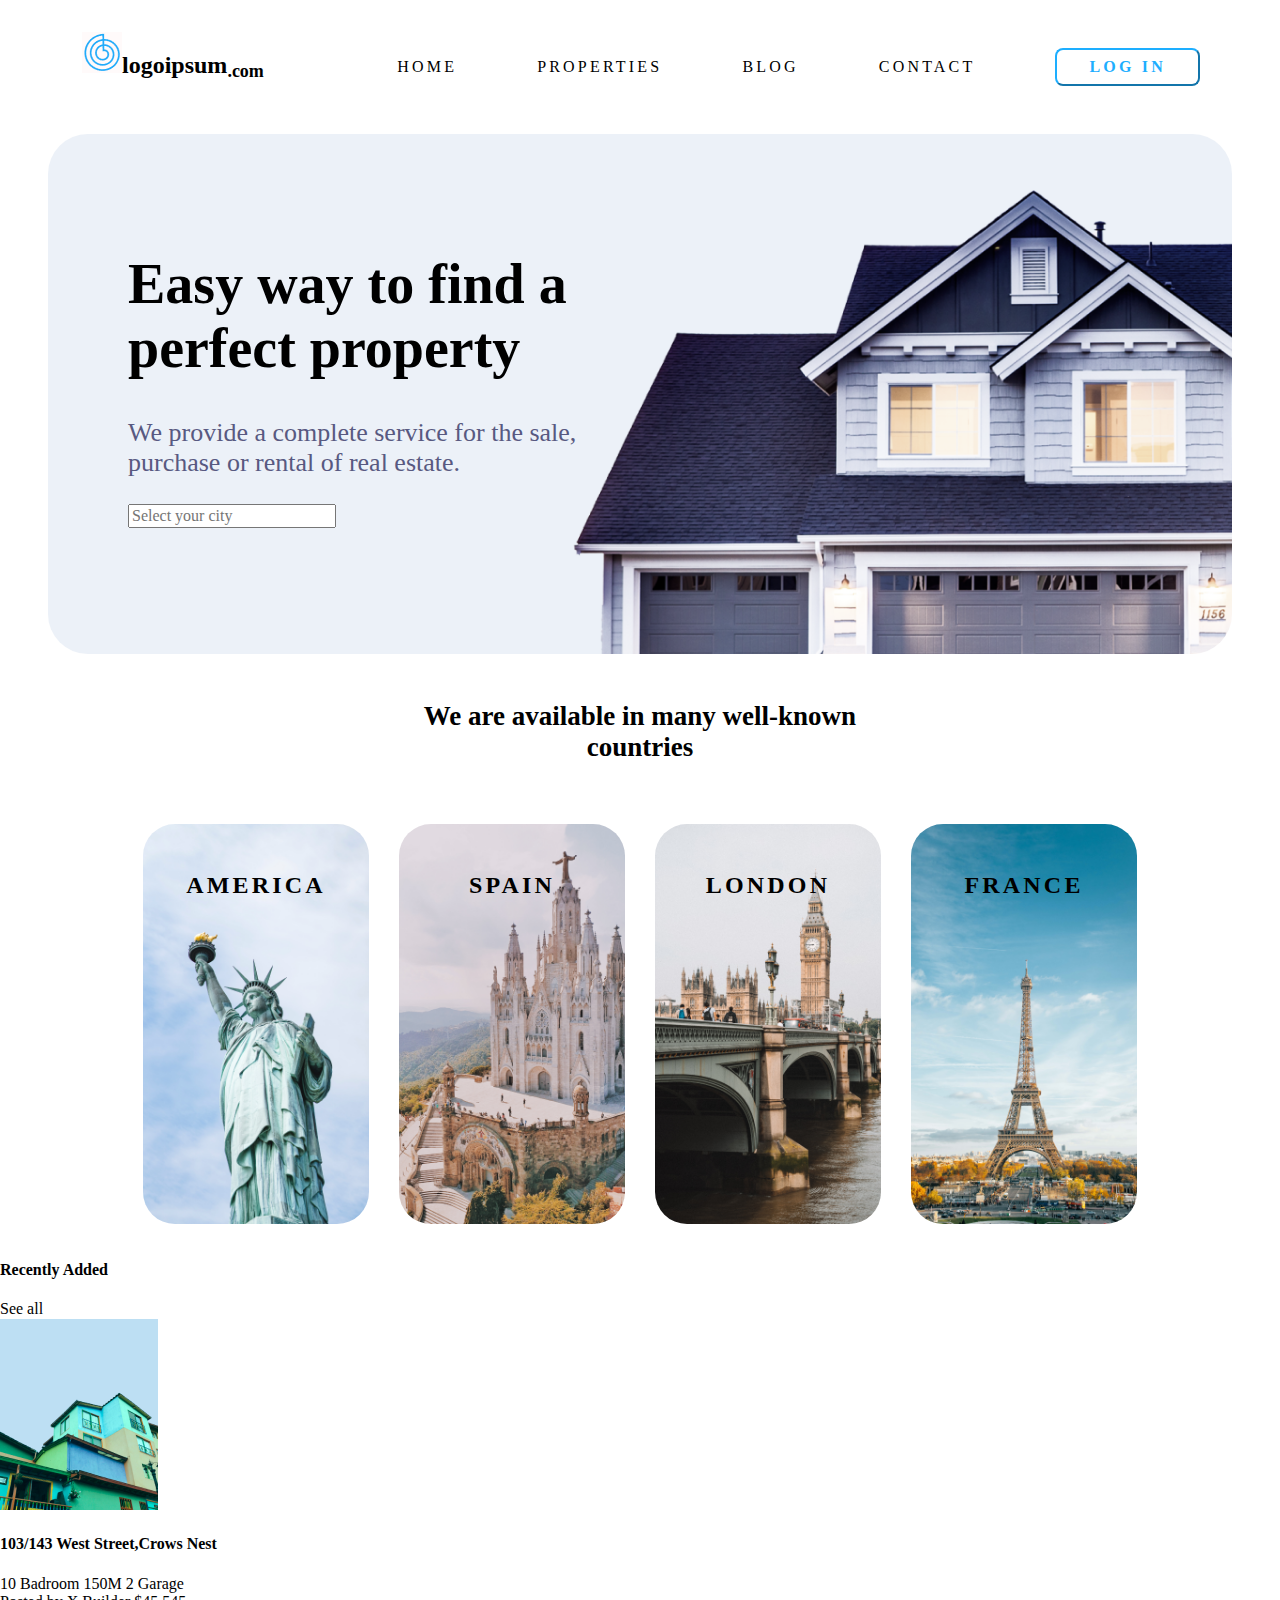
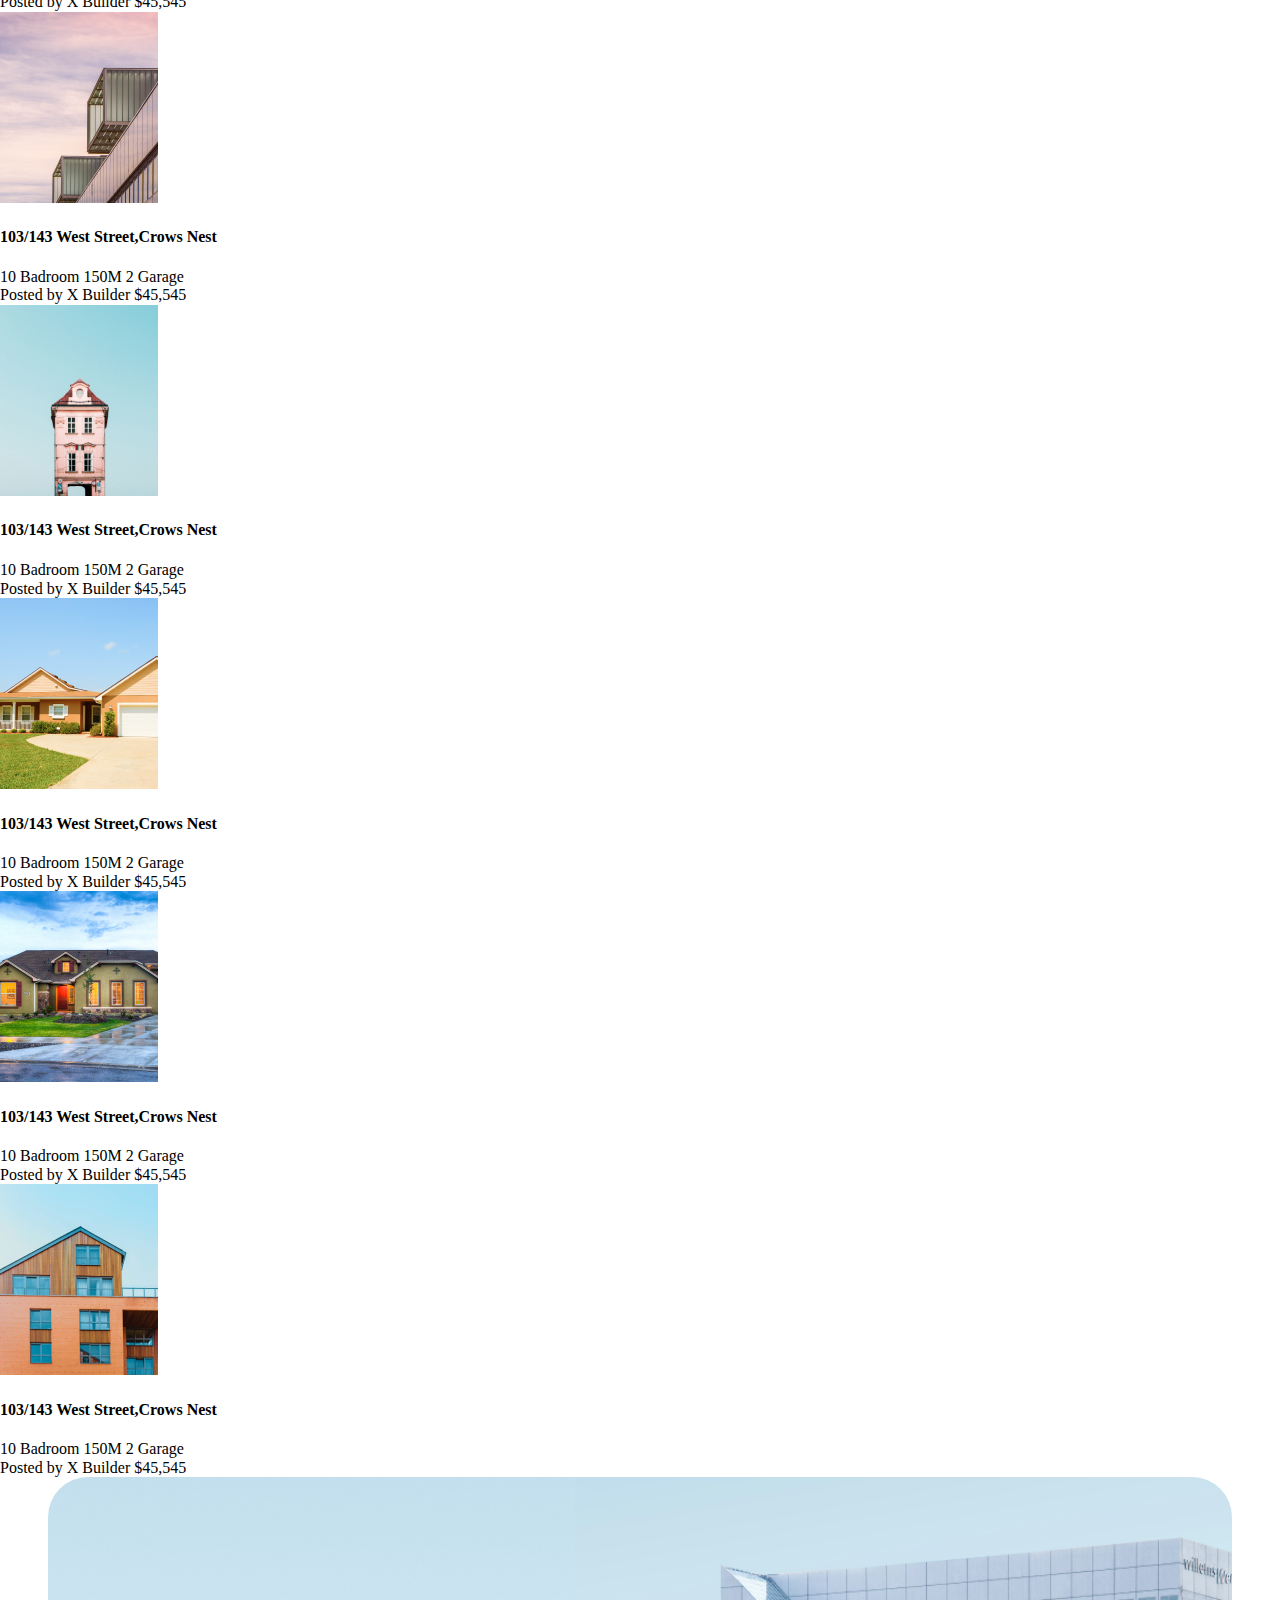
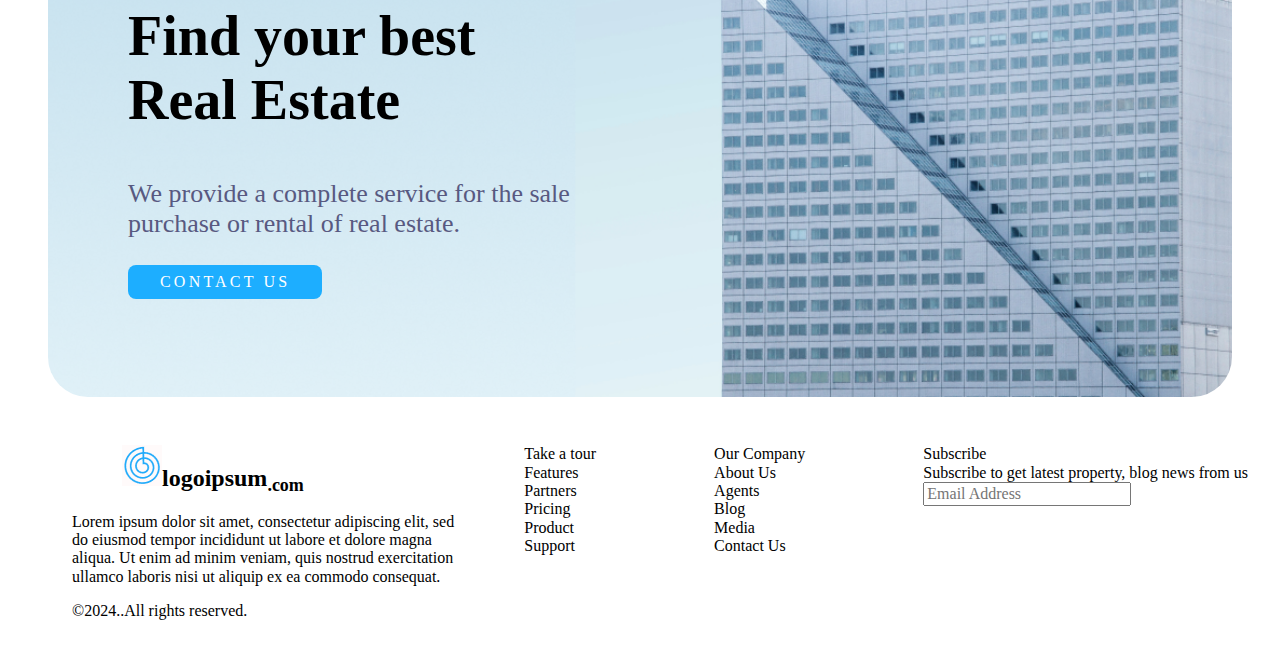
==== index.html @ f62ef1eb "modifier" ====
<!Doctype html>
<html lang="en">

    <head>
        <!-- meta data -->
        <meta charset="utf-8">
        <meta name="viewport" content="width=device-width, initial-scale=1">

        <title>Home</title>

        <!--style.css-->
        <link rel="stylesheet" href="../css/style.css">

        <!--normalize css-->
		<link rel="stylesheet" href="../css/normalize.css">

	
    </head>
    <body>

        <header >
            <nav class="navbar-logo">
                <div class="logo">
                    <a href="index.html"><img src="../image/logoipsum.png" alt="logoipsum" class="logo-img"></a>
                    <a href="index.html"><h2>logoipsum<sub>.com</sub></h2></a>
                </div>
                <div >
                    <ul class="navbar">
                        <li class="list-item-1"><a href="index.html" target="_self" rel="noopener noreferrer">HOME</a></li>
                        <li class="list-item-2"><a href="pages/properties.html" target="_self" rel="noopener noreferrer">PROPERTIES</a></li>
                        <li class="list-item-3"><a href="pages/blog.html" target="_self" rel="noopener noreferrer">BLOG</a></li>
                        <li class="list-item-4"><a href="pages/contact.html" target="_self" rel="noopener noreferrer">CONTACT</a></li>
                        <li class="list-item-5"><a href="pages/login.html" target="_self" rel="noopener noreferrer" ><button class="nav-button">LOG IN</button></a></li>
                    </ul>
               </div>
            </nav>
                    
        </header>
       

        <section class="section1">
            
            <div class="hero-title">
                <h1>Easy way to find a <br> perfect property</h1>
                <p>We provide a complete service for the sale,<br> purchase or rental of real estate.</p>
                <div class="hero-search">

                    <input type="text" placeholder="Select your city">

                </div>
            </div>
            
           
        </section>
        <section class="section2">
           
                <div class="title-section2">
                    <h2>We are available in many well-known countries</h2>
                </div>
            <div class="ville">
                <div class="img-ville-1">
                    <h4 class="ville-1">America</h4>
                    
                </div>

                <div class="img-ville-2">
                    <h4 class="ville-2">Spain</h4>
                    
                </div>

                <div class="img-ville-3">
                    <h4 class="ville-3">London</h4>
                   
                </div>

                <div class="img-ville-4">
                    <h4 class="ville-4">France</h4>
                     
                </div>
            </div>

        </section>
        <section class="section3">
            <div class="propriete-section">

                <div class="title-propriete-selection">
                    <h4>Recently Added</h4>
                    <a href="" target="" rel="noopener noreferrer">See all</a>

                </div>

                <div class="propriete">
                    <div class="propriete-1">
                        <img src="/image/section3.1.png" alt="propriete-1">
                        <h4 class="propertie-title">
                            103/143 West Street,Crows Nest
                        </h4>
                        <div class="propriete-description">
                            <label  class="description-1">10 Badroom</label>
                            <label  class="description-2">150M</label>
                            <label  class="description-3">2 Garage</label>
                        </div>
                        <div class="propriete-identitie">
                            <label class="identitie-1">Posted by X Builder</label>
                            <label class="identitie-2">$45,545</label>
                        </div>
                    </div>
                    <div class="propriete-2">
                        <img src="/image/section3.png" alt="propriete-1">
                        <h4 class="propertie-title">
                            103/143 West Street,Crows Nest
                        </h4>
                        <div class="propriete-description">
                            <label  class="description-1">10 Badroom</label>
                            <label  class="description-2">150M</label>
                            <label  class="description-3">2 Garage</label>
                        </div>
                        <div class="propriete-identitie">
                            <label class="identitie-1">Posted by X Builder</label>
                            <label class="identitie-2">$45,545</label>
                        </div>
                    </div>
                    <div class="propriete-3">
                        <img src="/image/section3.3.png" alt="propriete-1">
                        <h4 class="propertie-title">
                            103/143 West Street,Crows Nest
                        </h4>
                        <div class="propriete-description">
                            <label  class="description-1">10 Badroom</label>
                            <label  class="description-2">150M</label>
                            <label  class="description-3">2 Garage</label>
                        </div>
                        <div class="propriete-identitie">
                            <label class="identitie-1">Posted by X Builder</label>
                            <label class="identitie-2">$45,545</label>
                        </div>
                    </div>
                    <div class="propriete-4">
                        <img src="/image/section3.2.png" alt="propriete-1">
                        <h4 class="propertie-title">
                            103/143 West Street,Crows Nest
                        </h4>
                        <div class="propriete-description">
                            <label  class="description-1">10 Badroom</label>
                            <label  class="description-2">150M</label>
                            <label  class="description-3">2 Garage</label>
                        </div>
                        <div class="propriete-identitie">
                            <label class="identitie-1">Posted by X Builder</label>
                            <label class="identitie-2">$45,545</label>
                        </div>
                    </div>
                    <div class="propriete-5">
                        <img src="/image/section3.4.png" alt="propriete-1">
                        <h4 class="propertie-title">
                            103/143 West Street,Crows Nest
                        </h4>
                        <div class="propriete-description">
                            <label  class="description-1">10 Badroom</label>
                            <label  class="description-2">150M</label>
                            <label  class="description-3">2 Garage</label>
                        </div>
                        <div class="propriete-identitie">
                            <label class="identitie-1">Posted by X Builder</label>
                            <label class="identitie-2">$45,545</label>
                        </div>
                    </div>
                    <div class="propriete-6">
                        <img src="/image/section3.5.png" alt="propriete-1">
                        <h4 class="propertie-title">
                            103/143 West Street,Crows Nest
                        </h4>
                        <div class="propriete-description">
                            <label  class="description-1">10 Badroom</label>
                            <label  class="description-2">150M</label>
                            <label  class="description-3">2 Garage</label>
                        </div>
                        <div class="propriete-identitie">
                            <label class="identitie-1">Posted by X Builder</label>
                            <label class="identitie-2">$45,545</label>
                        </div>
                    </div>
                </div>
            </div>

        </section>
        
        <section class="section4">
            <div class="contact-us-section-title">
                <h2>Find your best <br> Real Estate</h2>
                <p>We provide a complete service for the sale <br> purchase or rental of real estate.</p>
            
                <div class="contact-us-section-subtitle">

                    <input type="submit" value="CONTACT US" class="contact-us-section-button">

                </div>
            
            </div>
        </section>


        <footer   class="fouter">

            <div class="fouter-content">
                <ul class="list-1">
                    <li class="list-items-1">
                        <div class="logo">
                            <a href="index.html"><img src="../image/logoipsum.png" alt="logoipsum" class="logo-img"></a>
                            <a href="index.html"><h2>logoipsum<sub>.com</sub></h2></a>
                        </div>
                    </li>
                    <li class="list-items-2">
                        Lorem ipsum dolor sit amet, consectetur adipiscing elit, sed <br> do eiusmod tempor incididunt ut labore et dolore magna <br> aliqua. Ut enim ad minim veniam, quis nostrud exercitation <br>ullamco laboris nisi ut aliquip ex ea commodo consequat.
                    </li>
                    <li class="list-items-3">
                        <a href="#" aria-label="facebook"><i class="facebook"></i></a>	
                        <a href="#" aria-label="twitter"><i class="twitter"></i></a>
                        <a href="#" aria-label="instagram"><i class="instagram"></i></a>
                        <a href="#" aria-label="linkedin"><i class="linkedin"></i></a>
                    </li>
                    <li class="list-items-4">
                        <p>&copy;2024..All rights reserved.</p>
                    </li>
                </ul>
            </div>
            <div class="fouter-content">
                <ul class="list-2">
                    <li class="list-items-1">Take a tour</li>
                    <li class="list-items-2">Features</li>
                    <li class="list-items-3">Partners</li>
                    <li class="list-items-4">Pricing</li>
                    <li class="list-items-5">Product</li>
                    <li class="list-items-6">Support</li>
                </ul>
            </div>
            <div class="fouter-content">
                <ul class="list-3">
                    <li class="list-items-1">Our Company</li>
                    <li class="list-items-2">About Us</li>
                    <li class="list-items-3">Agents</li>
                    <li class="list-items-4">Blog</li>
                    <li class="list-items-5">Media</li>
                    <li class="list-items-6">Contact Us</li>
                </ul>
            </div>
            <div class="fouter-content">
                <ul class="list-4">
                    <li class="list-items-1">Subscribe</li>
                    <li class="list-items-2">Subscribe to get latest property, blog news from us</li>
                    <li class="list-items-3"><input type="email" placeholder="Email Address"></li>
                </ul>
            </div>
            

        </footer>
    </body>

</html>
---- css/style.css ----
body{
    font-family: lufga;

}
a {
    color: black;
    text-decoration:none;
  }
.navbar-logo{

    display: flex;
    padding: 2rem;
    justify-content: space-between;
   

}
.navbar{
    display: flex;
    justify-content: space-between;
    list-style-type: none;
    margin-right: 3rem;
    gap: 5rem;
    align-items: center;
    font-family: lufga semibold;
    letter-spacing:0.2rem;
    
   
}
.logo{
    display: flex;
    margin-left: 3rem;
}

.nav-button{
    
    background-color:white;
    border-color:  rgb(29, 174, 255);
    color: rgb(29, 174, 255);
    padding-inline: 2rem;
    padding-block: 0.5rem;
    text-align: center;
    text-decoration: none;
    /* display: inline-block; */
    cursor: pointer;
    border-radius: 0.5rem;
    font-weight: bold;
    letter-spacing:0.2rem;

}
.section1{
    display: flex;
    justify-content: center;
    align-items: center;

}
.hero-title{
    background-image: url("../image/hero.png");
    background-position: center;
    background-size: cover;
    padding: 5rem ;
    
    border-radius: 2.5rem;
    width: 80%;
    height: 40vh;
     
    font-family: lufga;

}
.hero-title > h1{

    font-size: 56px;
}
.hero-title > p{

    font-size: 26px;
    color:rgb(88, 89, 129);
}



.title-section2{

   text-align: center;
   font-family: lufga;
   font-size:large;
   margin: auto;
   width: 30rem;
   padding: 1.5rem;
}
.img-ville-1{
    background-image: url("../image/section2.3.png");
    background-position: center;
    background-size:cover;
    background-repeat: no-repeat;
  
    border-radius: 2rem;
    width: 18rem;
    height: 25rem;
    text-align: center;
    
    margin: 15px;
  
}
.ville-1{
    
    font-family: lufga;
    text-transform: uppercase;
    top: 0.1rem;
    left: 1.5rem;
    padding: 1rem;
    letter-spacing:0.2rem;
    text-align: center;
    font-size: x-large;
   
}
.img-ville-2{
    background-image: url("../image/section2.2.png");
    background-position: center;
    background-size:cover;
    background-repeat: no-repeat;
    
    border-radius: 2rem;
    width: 18rem;
    height: 25rem;
    text-align: center;
    
    margin: 15px;
  
}
.ville-2{
    
    font-family: lufga;
    text-transform: uppercase;
    top: 0.1rem;
    left: 1.5rem;
    padding: 1rem;
    letter-spacing:0.2rem;
    text-align: center;
    font-size: x-large;

}
.img-ville-3{
    background-image: url("../image/section2.1.png");
    background-position: center;
    background-size:cover;
    background-repeat: no-repeat;
    
    border-radius: 2rem;
    width: 18rem;
    height: 25rem;
    text-align: center;
   
    margin: 15px;
    
  
}
.ville-3{
   
    font-family: lufga;
    text-transform: uppercase;
    top: 0.1rem;
    left: 1.5rem;
    padding: 1rem;
    letter-spacing:0.2rem;
    text-align: center;
    font-size: x-large;

}
.img-ville-4{
    background-image: url("../image/section2.png");
    background-position: center;
    background-size:cover;
    background-repeat: no-repeat;
    
    border-radius: 2rem;
    width: 18rem;
    height: 25rem;
    text-align: center;
    
    margin: 15px;
    

  
}
.ville-4{
    
    font-family: lufga;
    text-transform: uppercase;
    top: 0.1rem;
     left: 1.5rem; 
    padding: 1rem;
    letter-spacing:0.2rem;
    text-align: center;
    font-size: x-large;

}
.ville{
    display: flex;
    margin: auto;
    width: 80%;
    
   
    
    
}
.section4{
    
    display: flex;
    justify-content: center;
    align-items: center;
    
}
.contact-us-section-title{
background-image: url("../image/footer.png");
    background-position: center;
    background-size: cover;
    padding: 5rem;
    border-radius: 2.5rem;
    width: 80%;
    height: 40vh;
    font-family: lufga;
}
.contact-us-section-title > h2{

    font-size: 56px;
}
.contact-us-section-title > p{

    font-size: 26px;
    color: rgb(88, 89, 129);
}
.contact-us-section-button{

    background-color:rgb(29, 174, 255);
    border:none;
    color: white;
    padding-inline: 2rem;
    padding-block: 0.5rem;
    text-align: left;
    text-decoration: none;
    /* display: inline-block; */
    cursor: pointer;
    border-radius: 0.5rem;
    
    letter-spacing:0.2rem;
}

.fouter{

    display: flex;
    padding: 2rem;
    justify-content: space-between;
}

.fouter-content .list-1{

    list-style-type: none;
    
}
.fouter-content .list-2{

    list-style-type: none;
    
}
.fouter-content .list-3{

    list-style-type: none;
    
}
.fouter-content .list-4{

    list-style-type: none;
   
}
.fouter-content .list-items-1{

    display: flex;
    justify-content: space-between;
    margin-right: 3rem;
    gap: 5rem;
    align-items: center;
     font-family: lufga semibold;
}
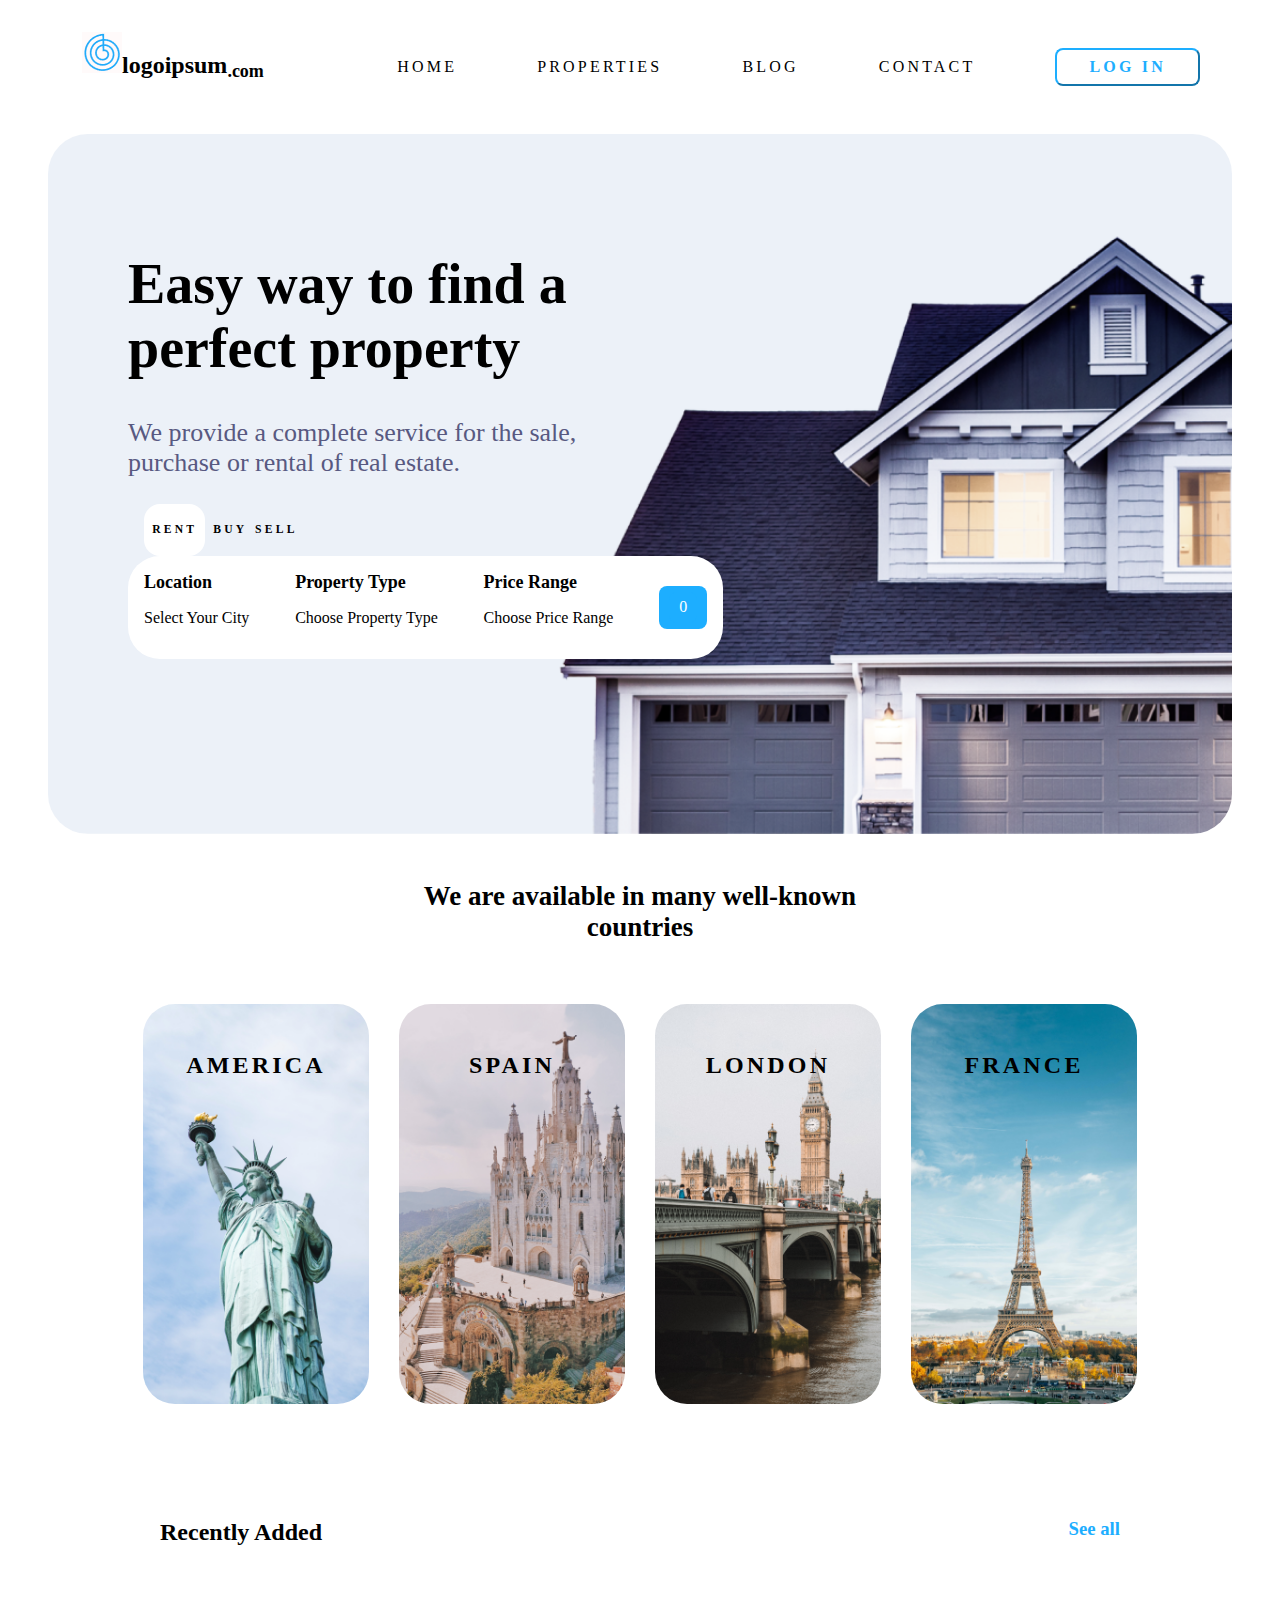
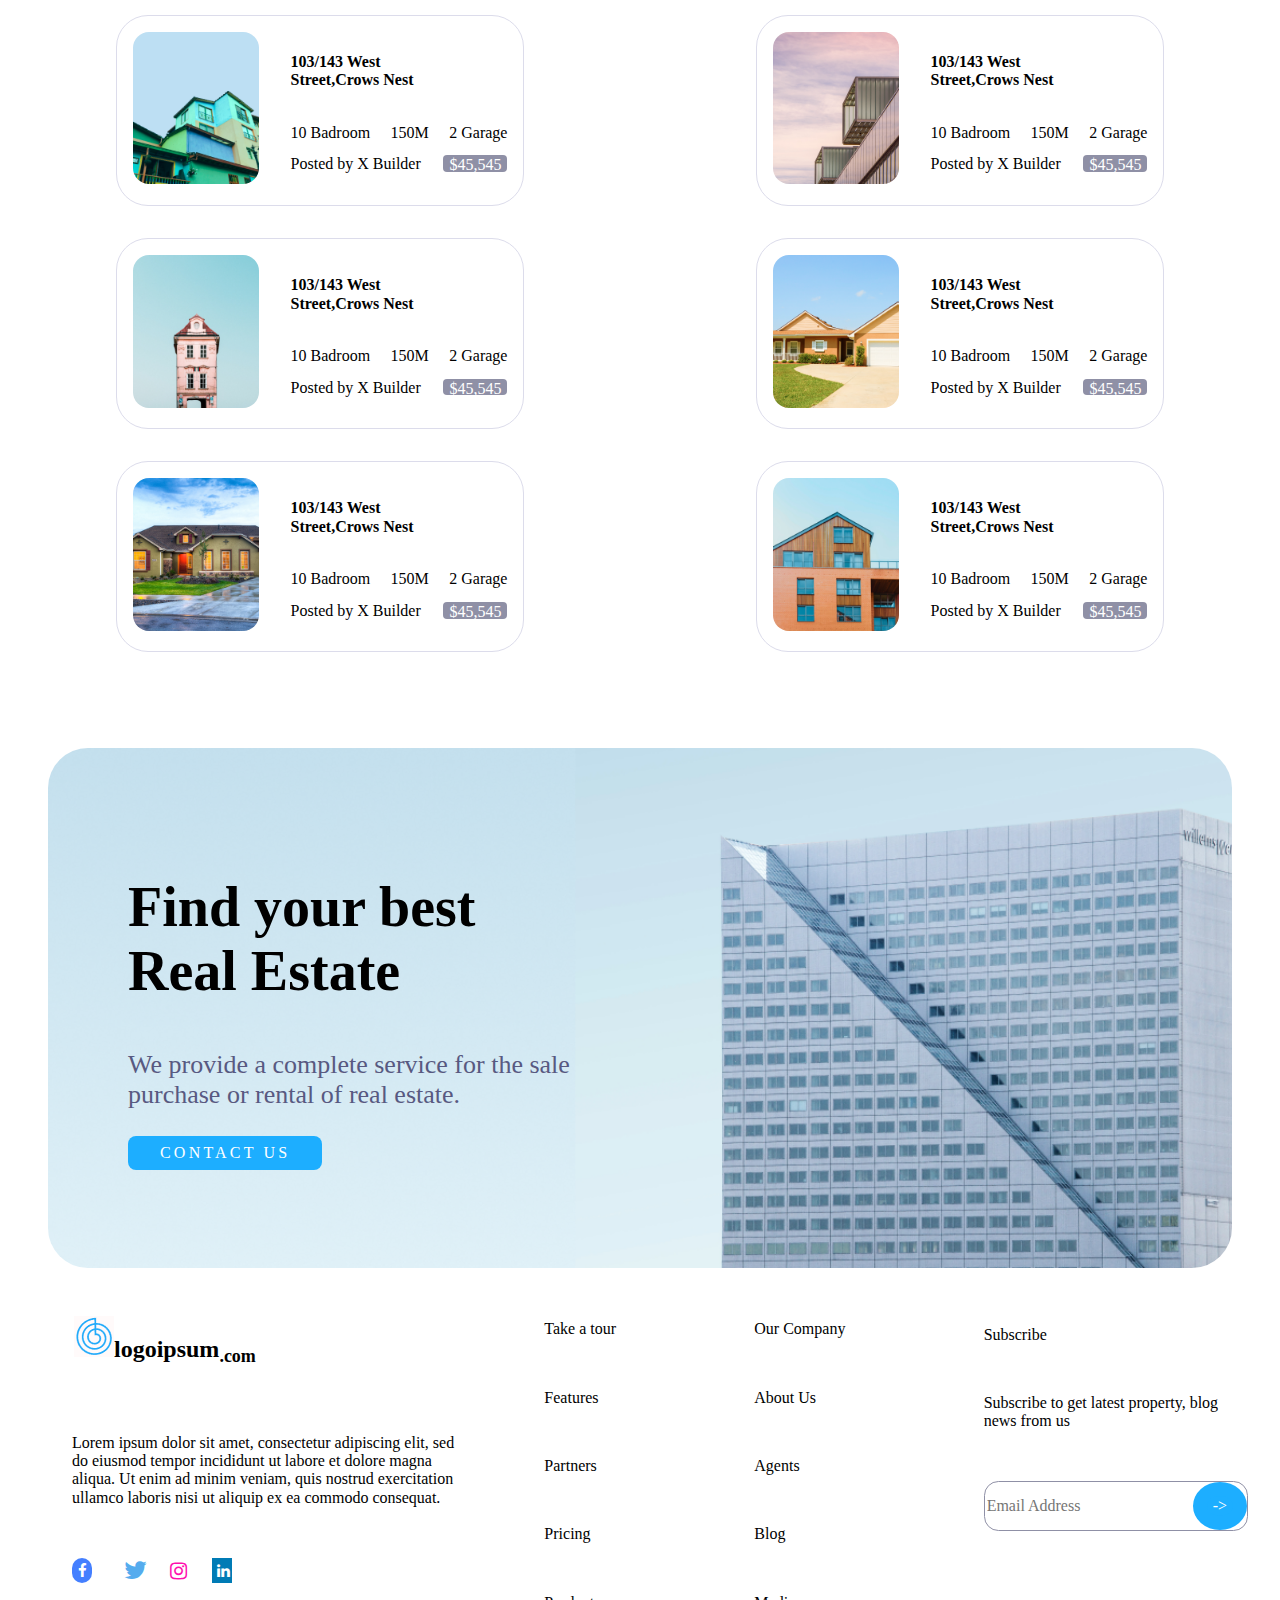
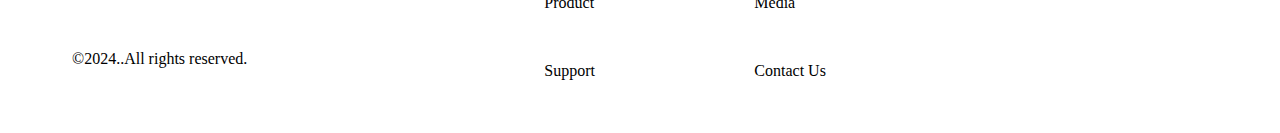
==== commit c14cccb2: "modifier" ====
--- a/index.html
+++ b/index.html
@@ -4,7 +4,7 @@
     <head>
         <!-- meta data -->
         <meta charset="utf-8">
-        <meta name="viewport" content="width=device-width, initial-scale=1">
+        <meta name="viewport" content="width=device-width, initial-scale=1"><link rel="stylesheet" href="https://cdnjs.cloudflare.com/ajax/libs/font-awesome/4.7.0/css/font-awesome.min.css">
 
         <title>Home</title>
 
@@ -44,9 +44,36 @@
                 <h1>Easy way to find a <br> perfect property</h1>
                 <p>We provide a complete service for the sale,<br> purchase or rental of real estate.</p>
                 <div class="hero-search">
-
-                    <input type="text" placeholder="Select your city">
-
+                    <div class="hero-search-title">
+                        <div class="rent"><h5>RENT</h5></div>
+                        <h5>BUY</h5>
+                        <h5>SELL</h5>
+                    </div>
+                    <div class="hero-bar-search">
+                        <div class="hero-bar-search-title-content">
+                            <div class="hero-bar-search-title-content1">
+                                <h5>Location</h5>
+                                <p>Select Your City</p>
+    
+                            </div>
+                            <div class="hero-bar-search-title-content2">
+                                
+                                <h5>Property Type</h5>
+                                <p>Choose Property Type</p>
+  
+                            </div>
+                            <div class="hero-bar-search-title-content3">
+                                <h5>Price Range</h5>
+                                <p>Choose Price Range</p>
+                                
+                            </div>
+                            <div class="hero-bar-search-button">
+                           <input type="submit" value="0" class="hero-bar-search-button " >
+                            </div>
+                        </div>
+                        
+
+                    </div>
                 </div>
             </div>
             
@@ -84,100 +111,124 @@
             <div class="propriete-section">
 
                 <div class="title-propriete-selection">
-                    <h4>Recently Added</h4>
-                    <a href="" target="" rel="noopener noreferrer">See all</a>
-
-                </div>
-
-                <div class="propriete">
-                    <div class="propriete-1">
-                        <img src="/image/section3.1.png" alt="propriete-1">
-                        <h4 class="propertie-title">
-                            103/143 West Street,Crows Nest
-                        </h4>
-                        <div class="propriete-description">
-                            <label  class="description-1">10 Badroom</label>
-                            <label  class="description-2">150M</label>
-                            <label  class="description-3">2 Garage</label>
-                        </div>
-                        <div class="propriete-identitie">
-                            <label class="identitie-1">Posted by X Builder</label>
-                            <label class="identitie-2">$45,545</label>
-                        </div>
-                    </div>
-                    <div class="propriete-2">
-                        <img src="/image/section3.png" alt="propriete-1">
-                        <h4 class="propertie-title">
-                            103/143 West Street,Crows Nest
-                        </h4>
-                        <div class="propriete-description">
-                            <label  class="description-1">10 Badroom</label>
-                            <label  class="description-2">150M</label>
-                            <label  class="description-3">2 Garage</label>
-                        </div>
-                        <div class="propriete-identitie">
-                            <label class="identitie-1">Posted by X Builder</label>
-                            <label class="identitie-2">$45,545</label>
-                        </div>
-                    </div>
-                    <div class="propriete-3">
-                        <img src="/image/section3.3.png" alt="propriete-1">
-                        <h4 class="propertie-title">
-                            103/143 West Street,Crows Nest
-                        </h4>
-                        <div class="propriete-description">
-                            <label  class="description-1">10 Badroom</label>
-                            <label  class="description-2">150M</label>
-                            <label  class="description-3">2 Garage</label>
-                        </div>
-                        <div class="propriete-identitie">
-                            <label class="identitie-1">Posted by X Builder</label>
-                            <label class="identitie-2">$45,545</label>
-                        </div>
-                    </div>
-                    <div class="propriete-4">
-                        <img src="/image/section3.2.png" alt="propriete-1">
-                        <h4 class="propertie-title">
-                            103/143 West Street,Crows Nest
-                        </h4>
-                        <div class="propriete-description">
-                            <label  class="description-1">10 Badroom</label>
-                            <label  class="description-2">150M</label>
-                            <label  class="description-3">2 Garage</label>
-                        </div>
-                        <div class="propriete-identitie">
-                            <label class="identitie-1">Posted by X Builder</label>
-                            <label class="identitie-2">$45,545</label>
-                        </div>
-                    </div>
-                    <div class="propriete-5">
-                        <img src="/image/section3.4.png" alt="propriete-1">
-                        <h4 class="propertie-title">
-                            103/143 West Street,Crows Nest
-                        </h4>
-                        <div class="propriete-description">
-                            <label  class="description-1">10 Badroom</label>
-                            <label  class="description-2">150M</label>
-                            <label  class="description-3">2 Garage</label>
-                        </div>
-                        <div class="propriete-identitie">
-                            <label class="identitie-1">Posted by X Builder</label>
-                            <label class="identitie-2">$45,545</label>
-                        </div>
-                    </div>
-                    <div class="propriete-6">
-                        <img src="/image/section3.5.png" alt="propriete-1">
-                        <h4 class="propertie-title">
-                            103/143 West Street,Crows Nest
-                        </h4>
-                        <div class="propriete-description">
-                            <label  class="description-1">10 Badroom</label>
-                            <label  class="description-2">150M</label>
-                            <label  class="description-3">2 Garage</label>
-                        </div>
-                        <div class="propriete-identitie">
-                            <label class="identitie-1">Posted by X Builder</label>
-                            <label class="identitie-2">$45,545</label>
+                    <h2>Recently Added</h2>
+                    <a href="" target="" ><h3>See all</h3></a>
+
+                </div>
+
+                <div class="propriete-all">
+                    <div class="propriete">
+                        <div class="propriete-img">
+                            <img src="/image/section3.1.png" alt="propriete-1" >
+                        </div>
+                        <div class="propriete-description">
+                            <h4 class="propriete-title">
+                                103/143 West Street,Crows Nest
+                            </h4>
+                            <div class="propriete-sub-description">
+                                <label  class="description-1">10 Badroom</label>
+                                <label  class="description-2">150M</label>
+                                <label  class="description-3">2 Garage</label>
+                            </div>
+                            <div class="propriete-identitie">
+                                <label class="identitie-1">Posted by X Builder</label>
+                                <label ><button class="identitie-2">$45,545</button></label>
+                            </div>
+                        </div>
+                    </div>
+                    <div class="propriete">
+                        <div class="propriete-img">
+                            <img src="/image/section3.png" alt="propriete-1" >
+                        </div>
+                        <div class="propriete-description">
+                            <h4 class="propriete-title">
+                                103/143 West Street,Crows Nest
+                            </h4>
+                            <div class="propriete-sub-description">
+                                <label  class="description-1">10 Badroom</label>
+                                <label  class="description-2">150M</label>
+                                <label  class="description-3">2 Garage</label>
+                            </div>
+                            <div class="propriete-identitie">
+                                <label class="identitie-1">Posted by X Builder</label>
+                                <label ><button class="identitie-2">$45,545</button></label>
+                            </div>
+                        </div>
+                    </div>
+                    <div class="propriete">
+                        <div class="propriete-img">
+                            <img src="/image/section3.3.png" alt="propriete-1" >
+                        </div>
+                        <div class="propriete-description">
+                            <h4 class="propriete-title">
+                                103/143 West Street,Crows Nest
+                            </h4>
+                            <div class="propriete-sub-description">
+                                <label  class="description-1">10 Badroom</label>
+                                <label  class="description-2">150M</label>
+                                <label  class="description-3">2 Garage</label>
+                            </div>
+                            <div class="propriete-identitie">
+                                <label class="identitie-1">Posted by X Builder</label>
+                                <label ><button class="identitie-2">$45,545</button></label>
+                            </div>
+                        </div>
+                    </div>
+                    <div class="propriete">
+                        <div class="propriete-img">
+                            <img src="/image/section3.2.png" alt="propriete-1" >
+                        </div>
+                        <div class="propriete-description">
+                            <h4 class="propriete-title">
+                                103/143 West Street,Crows Nest
+                            </h4>
+                            <div class="propriete-sub-description">
+                                <label  class="description-1">10 Badroom</label>
+                                <label  class="description-2">150M</label>
+                                <label  class="description-3">2 Garage</label>
+                            </div>
+                            <div class="propriete-identitie">
+                                <label class="identitie-1">Posted by X Builder</label>
+                                <label ><button class="identitie-2">$45,545</button></label>
+                            </div>
+                        </div>
+                    </div>
+                    <div class="propriete">
+                        <div class="propriete-img">
+                            <img src="/image/section3.4.png" alt="propriete-1" >
+                        </div>
+                        <div class="propriete-description">
+                            <h4 class="propriete-title">
+                                103/143 West Street,Crows Nest
+                            </h4>
+                            <div class="propriete-sub-description">
+                                <label  class="description-1">10 Badroom</label>
+                                <label  class="description-2">150M</label>
+                                <label  class="description-3">2 Garage</label>
+                            </div>
+                            <div class="propriete-identitie">
+                                <label class="identitie-1">Posted by X Builder</label>
+                                <label ><button class="identitie-2">$45,545</button></label>
+                            </div>
+                        </div>
+                    </div>
+                    <div class="propriete">
+                        <div class="propriete-img">
+                            <img src="/image/section3.5.png" alt="propriete-1" >
+                        </div>
+                        <div class="propriete-description">
+                            <h4 class="propriete-title">
+                                103/143 West Street,Crows Nest
+                            </h4>
+                            <div class="propriete-sub-description">
+                                <label  class="description-1">10 Badroom</label>
+                                <label  class="description-2">150M</label>
+                                <label  class="description-3">2 Garage</label>
+                            </div>
+                            <div class="propriete-identitie">
+                                <label class="identitie-1">Posted by X Builder</label>
+                                <label ><button class="identitie-2">$45,545</button></label>
+                            </div>
                         </div>
                     </div>
                 </div>
@@ -192,10 +243,10 @@
             
                 <div class="contact-us-section-subtitle">
 
-                    <input type="submit" value="CONTACT US" class="contact-us-section-button">
-
-                </div>
-            
+                   <a href="pages/contact.html"> <input type="submit" value="CONTACT US" class="contact-us-section-button " ></a>
+
+                </div>
+                
             </div>
         </section>
 
@@ -205,7 +256,7 @@
             <div class="fouter-content">
                 <ul class="list-1">
                     <li class="list-items-1">
-                        <div class="logo">
+                        <div class="logo-fouter">
                             <a href="index.html"><img src="../image/logoipsum.png" alt="logoipsum" class="logo-img"></a>
                             <a href="index.html"><h2>logoipsum<sub>.com</sub></h2></a>
                         </div>
@@ -214,10 +265,10 @@
                         Lorem ipsum dolor sit amet, consectetur adipiscing elit, sed <br> do eiusmod tempor incididunt ut labore et dolore magna <br> aliqua. Ut enim ad minim veniam, quis nostrud exercitation <br>ullamco laboris nisi ut aliquip ex ea commodo consequat.
                     </li>
                     <li class="list-items-3">
-                        <a href="#" aria-label="facebook"><i class="facebook"></i></a>	
-                        <a href="#" aria-label="twitter"><i class="twitter"></i></a>
-                        <a href="#" aria-label="instagram"><i class="instagram"></i></a>
-                        <a href="#" aria-label="linkedin"><i class="linkedin"></i></a>
+                        <a href="#" aria-label="facebook" class="fa fa-facebook"></a>	
+                        <a href="#" aria-label="twitter" class="fa fa-twitter"></a>
+                        <a href="#" aria-label="instagram" class="fa fa-instagram"></a>
+                        <a href="#" aria-label="linkedin" class="fa fa-linkedin"></a>
                     </li>
                     <li class="list-items-4">
                         <p>&copy;2024..All rights reserved.</p>
@@ -227,28 +278,31 @@
             <div class="fouter-content">
                 <ul class="list-2">
                     <li class="list-items-1">Take a tour</li>
-                    <li class="list-items-2">Features</li>
-                    <li class="list-items-3">Partners</li>
-                    <li class="list-items-4">Pricing</li>
-                    <li class="list-items-5">Product</li>
-                    <li class="list-items-6">Support</li>
+                    <a href=""><li class="list-items-2">Features</li></a>
+                   <a href=""><li class="list-items-3">Partners</li></a>
+                    <a href=""><li class="list-items-4">Pricing</li></a>
+                    <a href=""><li class="list-items-5">Product</li></a>
+                    <a href=""><li class="list-items-6">Support</li></a>
                 </ul>
             </div>
             <div class="fouter-content">
                 <ul class="list-3">
                     <li class="list-items-1">Our Company</li>
-                    <li class="list-items-2">About Us</li>
-                    <li class="list-items-3">Agents</li>
-                    <li class="list-items-4">Blog</li>
-                    <li class="list-items-5">Media</li>
-                    <li class="list-items-6">Contact Us</li>
+                    <a href=""><li class="list-items-2">About Us</li></a>
+                    <a href=""><li class="list-items-3">Agents</li></a>
+                    <a href=""><li class="list-items-4">Blog</li></a>
+                    <a href=""><li class="list-items-5">Media</li></a>
+                    <a href=""><li class="list-items-6">Contact Us</li></a>
                 </ul>
             </div>
             <div class="fouter-content">
                 <ul class="list-4">
                     <li class="list-items-1">Subscribe</li>
-                    <li class="list-items-2">Subscribe to get latest property, blog news from us</li>
-                    <li class="list-items-3"><input type="email" placeholder="Email Address"></li>
+                    <li class="list-items-2">Subscribe to get latest property, blog <br> news from us</li>
+                    <li class="list-items-3">
+                        <input type="email" placeholder="Email Address" class="list-items-3-input">
+                        <input type="submit" value="->" class="list-items-3-button"></input>
+                    </li>
                 </ul>
             </div>
             
--- a/css/style.css
+++ b/css/style.css
@@ -31,6 +31,7 @@
     display: flex;
     margin-left: 3rem;
 }
+
 
 .nav-button{
     
@@ -62,9 +63,9 @@
     
     border-radius: 2.5rem;
     width: 80%;
-    height: 40vh;
+    height: 60vh;
      
-    font-family: lufga;
+    
 
 }
 .hero-title > h1{
@@ -77,6 +78,59 @@
     color:rgb(88, 89, 129);
 }
 
+.hero-search-title{
+    display: flex;
+    justify-content: space-between;
+    width: 15%;
+    font-size: 14px;
+    letter-spacing: 0.2rem;
+    font-family: lufga;
+    padding-left: 1rem;
+}
+.hero-search-title .rent{
+    
+    border-radius: 1rem;
+    
+    width: 40%;
+    text-align: center;
+  
+   
+   
+    background-color: white;
+    align-items: center;
+}
+
+.hero-bar-search-title-content{
+    display: flex;
+    justify-content: space-between;
+    width: 55%;
+   height:  auto;
+    font-family: lufga;
+    
+    border-radius: 2rem;
+    padding: 1rem 1rem;
+    background-color: white;
+    align-items: center;
+}
+
+.hero-bar-search-title-content h5{
+    font-size: 18px;
+    margin: 0;
+    padding: 0;
+}
+.hero-bar-search-title-content p{
+    font-size: 16px;
+}
+.hero-bar-search-button{
+
+    background-color: rgb(29, 174, 255);
+    color: white;
+    border: none;
+    padding-inline: 10px;
+    padding-block: 6px;
+    border-radius: 0.5rem;
+   
+}
 
 
 .title-section2{
@@ -204,12 +258,188 @@
     
     
 }
+.title-propriete-selection{
+    display: flex;
+    justify-content: space-between;
+    
+    text-align: center;
+    margin-right: 10rem;
+    margin-left: 10rem;
+    margin-top: 5rem;
+    margin-bottom: 2rem;
+    
+    
+    
+}
+.title-propriete-selection h3{
+    color: #1DAEFF;
+}
+.propriete-all{
+    display: grid;
+    grid-template-columns: repeat(2,1fr);
+    justify-items: center;
+    margin-bottom: 5rem;
+
+}
+.propriete{
+    display: flex;
+    border: 1px solid rgba(220, 220, 235, 1);
+    border-radius: 2rem;
+    padding: 1rem;
+    margin: 1rem;
+
+}
+.propriete-img img{
+    border-radius: 1rem;
+    width: 80%;
+}
+.propriete-title{
+   width: 84%;
+    
+}
+.propriete-description{
+    display: grid;
+}
+.propriete-sub-description{
+    display: flex;
+    justify-content: space-between;
+    
+}
+.propriete-identitie{
+    display: flex;
+    justify-content: space-between;
+    
+}
+.propriete-identitie .identitie-2{
+   background-color: #8F90A6;
+   color: white;
+   height: 50%;
+   border-radius: 4px;
+   border: none;
+    
+}
+.propriete-body{
+    display: grid;
+    row-gap: 5rem;
+}
+.blog-body{
+    display: grid;
+    row-gap: 5rem;
+}
+.propriete-page-section1{
+    background-image: url("../image/propriete1.png");
+    background-position: center;
+    background-size: cover;
+    border-radius: 1rem;
+  
+    height: 80vh;
+    margin-left: 3rem;
+    margin-right: 3rem;
+}
+
+.propriete-page-section1-title{
+    width: 50%;
+
+color: white;
+display: grid;
+
+margin-top: 24rem;
+margin-left: 2rem;
+
+}
+.propriete-page-section1-title .line-1{
+    border: 5px solid rgba(75, 107, 251, 1);
+    width: 20%;
+    text-align: center;
+    background-color: rgba(75, 107, 251, 1);
+    border-radius: 4px;
+    font-size: 14px;
+  
+}
+.propriete-page-section1-title .line-3{
+   
+    display: flex;
+    justify-content: space-between;
+    width: 35%;
+    
+   
+  
+}
+.page-propr-propriete{
+
+    display: flex;
+   
+    border-radius: 2rem;
+    border: 1px solid #8F90A6;
+    height:  23rem;
+    width: 75%;
+}
+
+.propriete-page-section2{
+    display: flex;
+    width: 100%;
+flex-direction: column;
+align-items: center;
+    row-gap: 2rem;
+   
+}
+.page-propr-propriete-description{
+ 
+   display: grid;
+   width: 30%;
+ padding: 4rem;
+
+}
+.page-propr-propriete-title1{
+    line-height: 2rem;
+}
+
+
+.page-propr-propriete-img{
+border-radius: 2rem;
+width: 20rem;
+height: 100%;
+
+
+}
+
+
 .section4{
     
     display: flex;
     justify-content: center;
     align-items: center;
     
+}
+
+.blog-page-section1{
+    background-image: url("../image/blog1.png");
+    background-position: center;
+    background-size: cover;
+    border-radius: 1rem;
+  
+    height: 80vh;
+    margin-left: 3rem;
+    margin-right: 3rem;
+}
+.blog-page-section2{
+   
+   display: flex;
+   justify-content: space-between;
+}
+.page-blog-propriete{
+    border: 1px solid black;
+    border-radius: 1rem;
+    height: 70%;
+    
+}
+.page-blog-propriete-img{
+    width: 100%;
+}
+.blog-page-section1-title .line-3{
+    display: flex;
+    justify-content: space-between;
+    width: 80%;
 }
 .contact-us-section-title{
 background-image: url("../image/footer.png");
@@ -251,28 +481,85 @@
     display: flex;
     padding: 2rem;
     justify-content: space-between;
+    align-items: center;
+    
+   
+}
+.logo-fouter{
+    display: flex;
+    
 }
 
 .fouter-content .list-1{
 
     list-style-type: none;
+    display: grid;
+  row-gap: 50px;
+ 
+    
+}
+.fouter-content .list-1 .list-items-3{
+
+    list-style-type: none;
+    
+ display: flex;
+ 
+  justify-content: space-between;
+  width: 10rem;
+  height: 3vh;
+  align-items: center;
     
 }
 .fouter-content .list-2{
 
     list-style-type: none;
+    display: grid;
+    row-gap: 50px;
     
 }
 .fouter-content .list-3{
 
     list-style-type: none;
-    
-}
+    display: grid;
+    row-gap: 50px;
+    
+    
+}
+
 .fouter-content .list-4{
 
     list-style-type: none;
-   
-}
+    display: grid;
+    row-gap: 50px;
+    padding-bottom: 9rem;
+}
+.fouter-content .list-4 .list-items-3{
+
+ 
+    background-color: white;
+    background-size: 10%;
+    border: 0.1rem solid #8F90A6 ;
+    border-radius: 0.9rem;
+    color: white;
+
+}
+.fouter-content .list-4 .list-items-3-input{
+
+    border:none;
+
+}
+.fouter-content .list-4 .list-items-3-button{
+
+    background-color : #1DAEFF;
+    border: 0.9rem solid #1DAEFF;
+    border-radius: 100%;
+    color: white;
+    cursor: pointer;
+   
+
+}
+
+
 .fouter-content .list-items-1{
 
     display: flex;
@@ -281,4 +568,135 @@
     gap: 5rem;
     align-items: center;
      font-family: lufga semibold;
-}+}
+.fa {
+    padding: 5px;
+    
+    width: 10px;
+    text-align: center;
+    text-decoration: none;
+   
+   
+  }
+  
+  .fa:hover {
+      opacity: 0.7;
+  }
+  
+  .fa-facebook {
+    background: #447fff;
+    color: white;
+    border-radius: 2rem;
+    font-size: 15px;
+  }
+  
+  .fa-twitter {
+   
+    color: #55ACEE;
+    font-size: 25px;
+  }
+  
+  
+  
+  .fa-linkedin {
+    background: #007bb5;
+    color: white;
+    font-size: 15px;
+  }
+  
+  
+  
+  .fa-instagram {
+    font-size: 20px;
+    color: rgb(255, 16, 175);
+  }
+  .contact-body{
+    display: grid;
+    row-gap: 40px;
+    
+   
+  }
+.contact-section{
+
+    display: flex;
+    justify-content: center;
+    height: 100vh;
+}
+.contact-div{
+
+   
+    
+    width: 40%;
+    height: 25rem;
+    align-items: center;
+   
+   
+}
+.contact-head{
+ text-align: center;
+ letter-spacing: 2px;
+ display: grid;
+
+}
+.contact-head h1{
+    text-align: center;
+    letter-spacing: 5px;
+   
+    text-transform: uppercase;
+}
+.contact-form-div{
+
+    text-align: left;
+    
+    justify-content: center;
+    display: grid;
+    
+}
+.contact-name{
+    display: grid;
+}
+.contact-email{
+    display: grid;
+}
+.contact-question{
+    display: grid;
+}
+
+.contact-button{
+    background-color:rgb(29, 174, 255);
+    border:none;
+    color: white;
+    text-align: center;
+    text-decoration: none;
+   
+    cursor: pointer;
+    border-radius: 3px;
+    width: 150px;
+    height: 50px;
+    
+    
+   
+}
+.contact-button-div{
+
+ 
+ height: 100px;
+
+ display: flex;
+ justify-content: center;
+ align-items: center;
+    
+}
+.inpute{
+    padding-inline: 5rem;
+    padding-block: 0.5rem;
+    border-radius: 0.5rem;
+    
+   
+}
+.contact-form{
+    display: grid;
+    row-gap: 50px;
+    align-items: center;
+   
+}
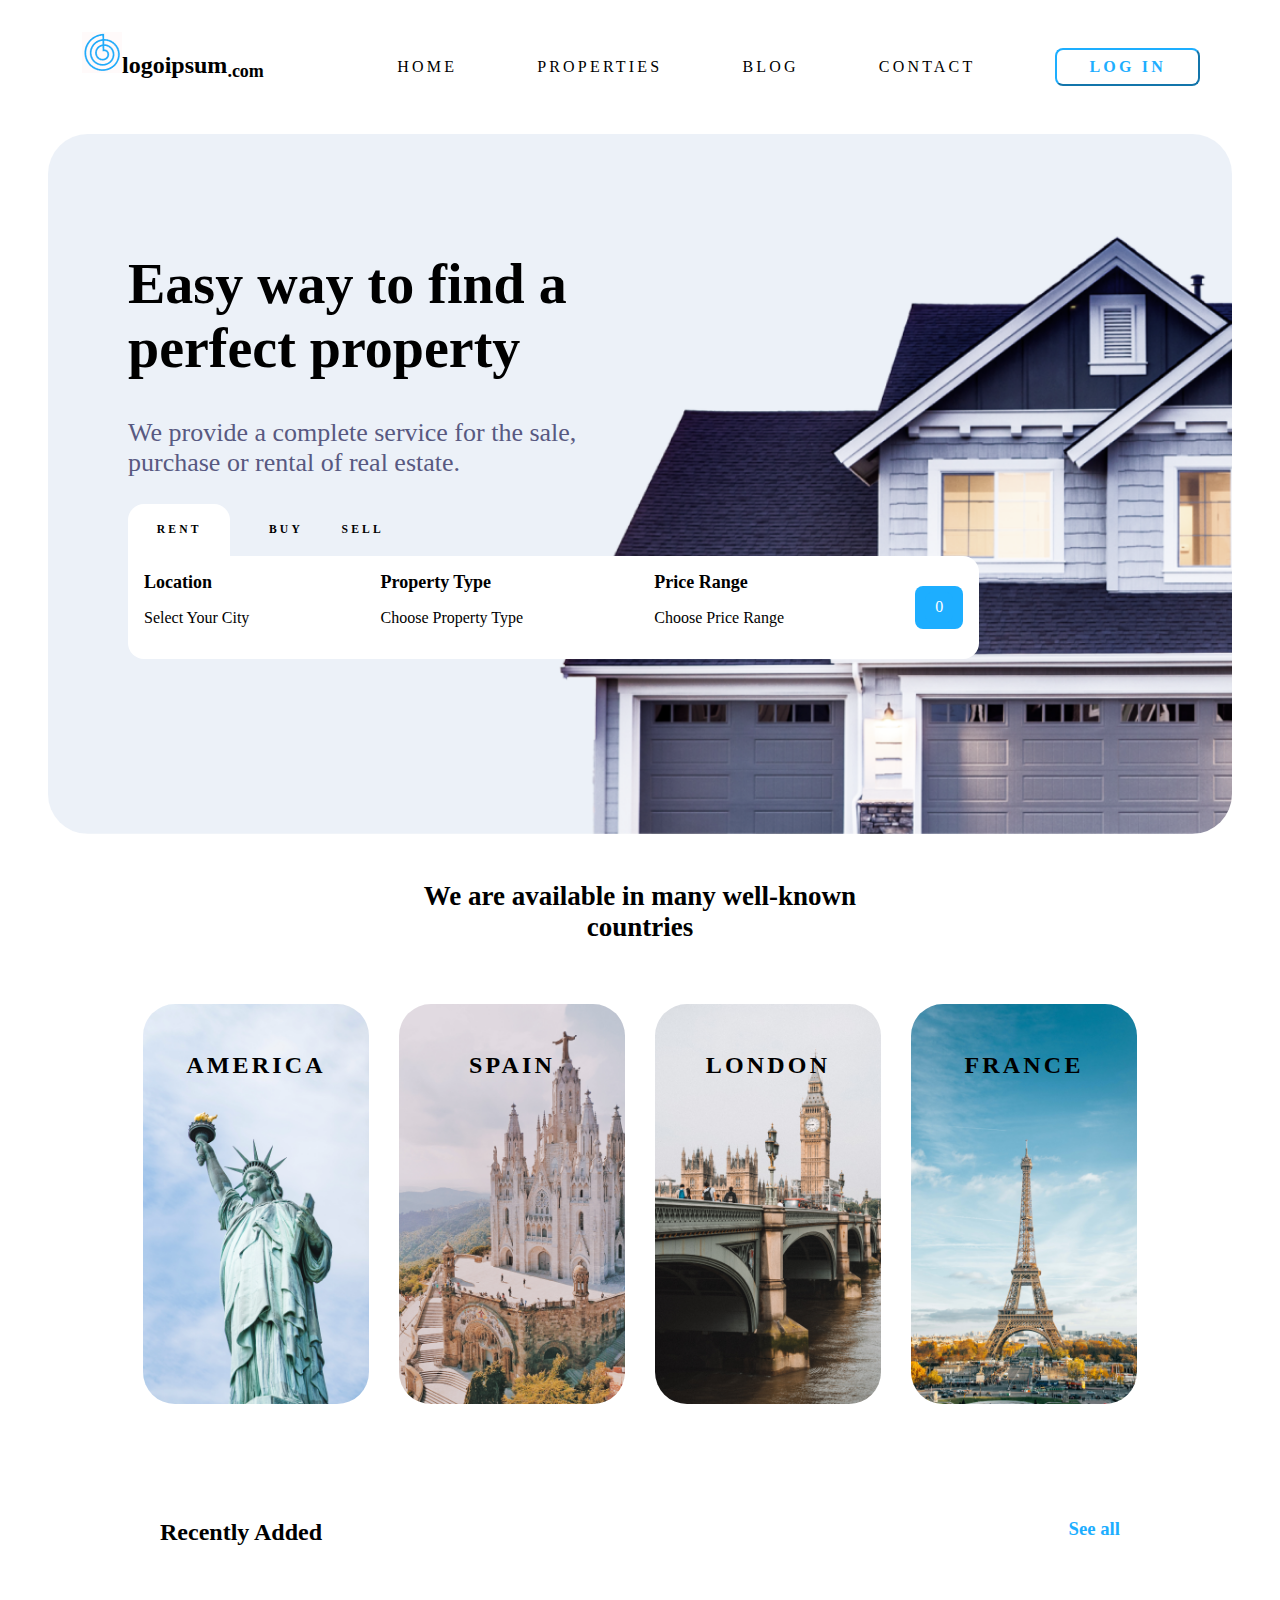
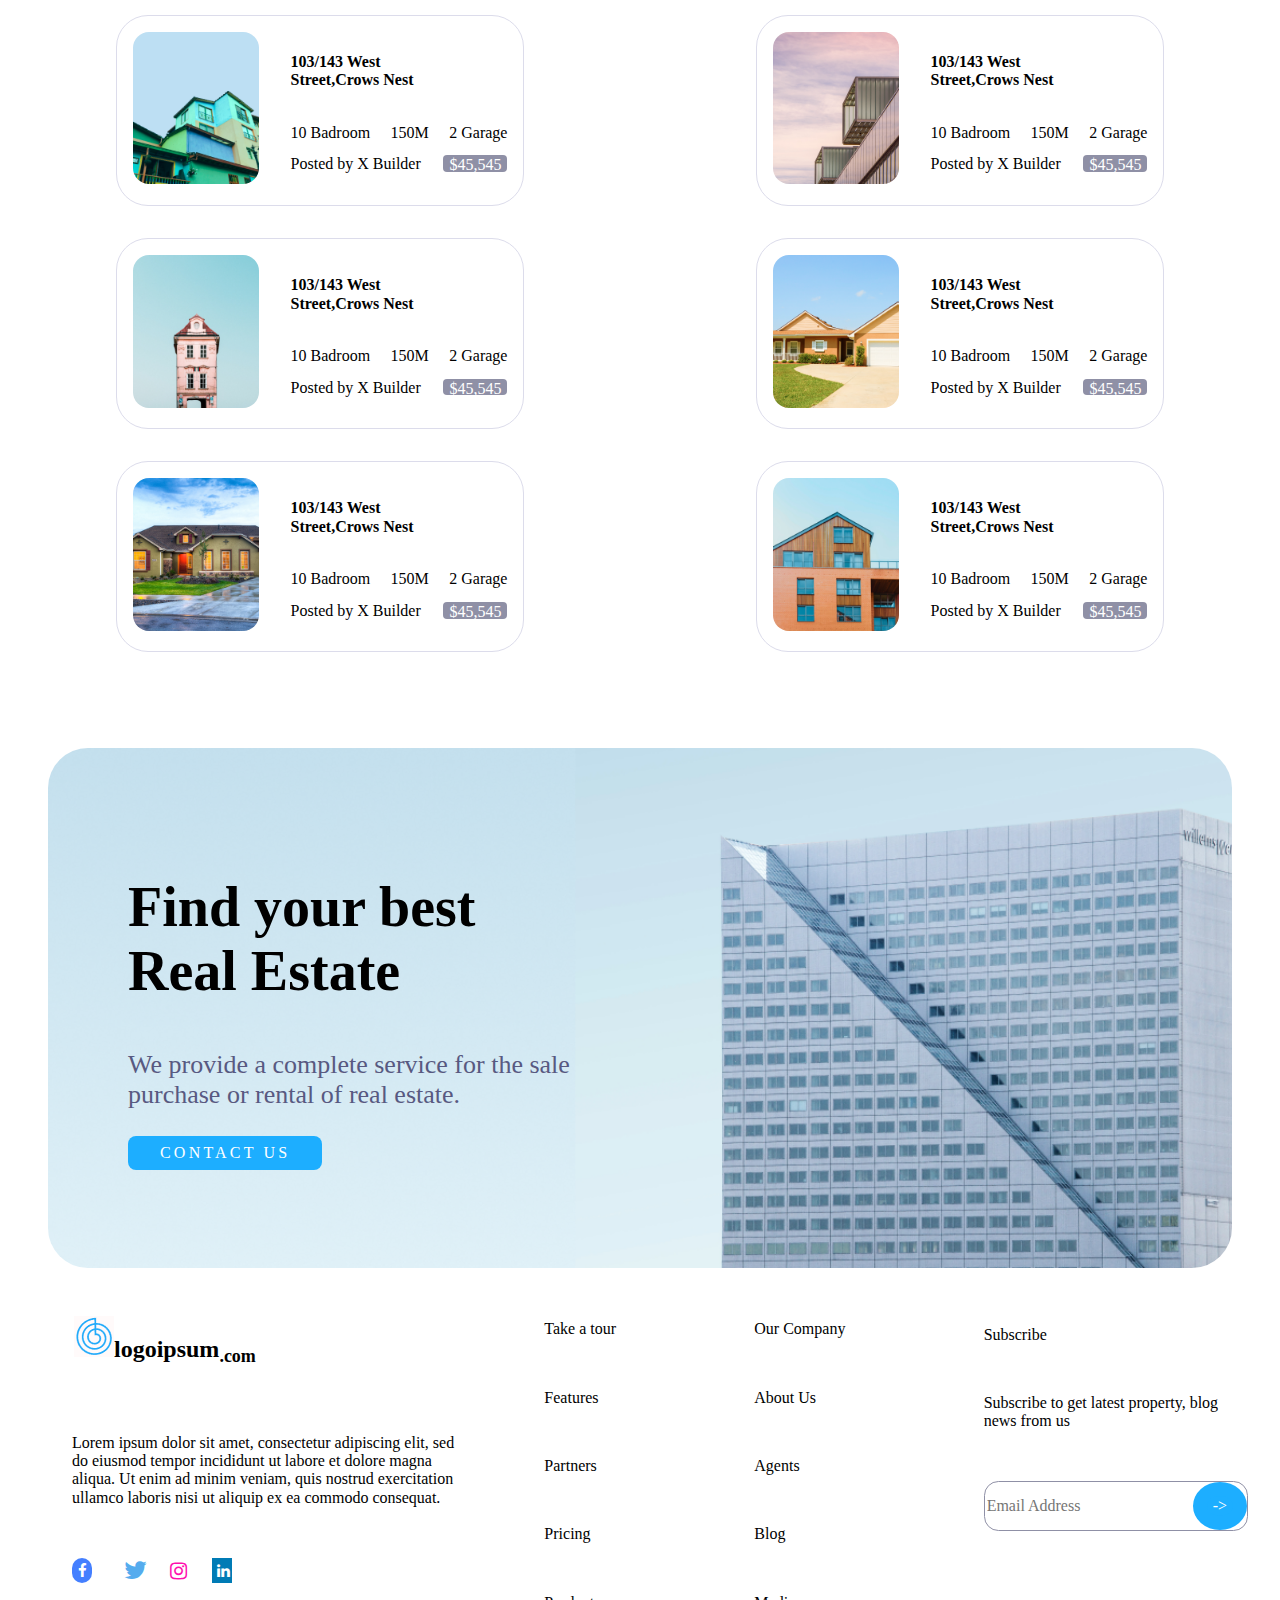
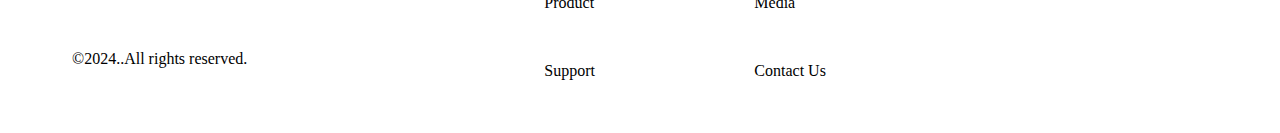
==== commit 1b354cd8: "modification" ====
--- a/index.html
+++ b/index.html
@@ -5,14 +5,14 @@
         <!-- meta data -->
         <meta charset="utf-8">
         <meta name="viewport" content="width=device-width, initial-scale=1"><link rel="stylesheet" href="https://cdnjs.cloudflare.com/ajax/libs/font-awesome/4.7.0/css/font-awesome.min.css">
-
+        <meta name="description" content="index page">
         <title>Home</title>
 
         <!--style.css-->
-        <link rel="stylesheet" href="../css/style.css">
+        <link rel="stylesheet" href="./css/style.css">
 
         <!--normalize css-->
-		<link rel="stylesheet" href="../css/normalize.css">
+		<link rel="stylesheet" href="./css/normalize.css">
 
 	
     </head>
@@ -21,7 +21,7 @@
         <header >
             <nav class="navbar-logo">
                 <div class="logo">
-                    <a href="index.html"><img src="../image/logoipsum.png" alt="logoipsum" class="logo-img"></a>
+                    <a href="index.html"><img src="./image/logoipsum.png" alt="logoipsum" class="logo-img"></a>
                     <a href="index.html"><h2>logoipsum<sub>.com</sub></h2></a>
                 </div>
                 <div >
@@ -119,102 +119,102 @@
                 <div class="propriete-all">
                     <div class="propriete">
                         <div class="propriete-img">
-                            <img src="/image/section3.1.png" alt="propriete-1" >
-                        </div>
-                        <div class="propriete-description">
-                            <h4 class="propriete-title">
-                                103/143 West Street,Crows Nest
-                            </h4>
-                            <div class="propriete-sub-description">
-                                <label  class="description-1">10 Badroom</label>
-                                <label  class="description-2">150M</label>
-                                <label  class="description-3">2 Garage</label>
-                            </div>
-                            <div class="propriete-identitie">
-                                <label class="identitie-1">Posted by X Builder</label>
-                                <label ><button class="identitie-2">$45,545</button></label>
-                            </div>
-                        </div>
-                    </div>
-                    <div class="propriete">
-                        <div class="propriete-img">
-                            <img src="/image/section3.png" alt="propriete-1" >
-                        </div>
-                        <div class="propriete-description">
-                            <h4 class="propriete-title">
-                                103/143 West Street,Crows Nest
-                            </h4>
-                            <div class="propriete-sub-description">
-                                <label  class="description-1">10 Badroom</label>
-                                <label  class="description-2">150M</label>
-                                <label  class="description-3">2 Garage</label>
-                            </div>
-                            <div class="propriete-identitie">
-                                <label class="identitie-1">Posted by X Builder</label>
-                                <label ><button class="identitie-2">$45,545</button></label>
-                            </div>
-                        </div>
-                    </div>
-                    <div class="propriete">
-                        <div class="propriete-img">
-                            <img src="/image/section3.3.png" alt="propriete-1" >
-                        </div>
-                        <div class="propriete-description">
-                            <h4 class="propriete-title">
-                                103/143 West Street,Crows Nest
-                            </h4>
-                            <div class="propriete-sub-description">
-                                <label  class="description-1">10 Badroom</label>
-                                <label  class="description-2">150M</label>
-                                <label  class="description-3">2 Garage</label>
-                            </div>
-                            <div class="propriete-identitie">
-                                <label class="identitie-1">Posted by X Builder</label>
-                                <label ><button class="identitie-2">$45,545</button></label>
-                            </div>
-                        </div>
-                    </div>
-                    <div class="propriete">
-                        <div class="propriete-img">
-                            <img src="/image/section3.2.png" alt="propriete-1" >
-                        </div>
-                        <div class="propriete-description">
-                            <h4 class="propriete-title">
-                                103/143 West Street,Crows Nest
-                            </h4>
-                            <div class="propriete-sub-description">
-                                <label  class="description-1">10 Badroom</label>
-                                <label  class="description-2">150M</label>
-                                <label  class="description-3">2 Garage</label>
-                            </div>
-                            <div class="propriete-identitie">
-                                <label class="identitie-1">Posted by X Builder</label>
-                                <label ><button class="identitie-2">$45,545</button></label>
-                            </div>
-                        </div>
-                    </div>
-                    <div class="propriete">
-                        <div class="propriete-img">
-                            <img src="/image/section3.4.png" alt="propriete-1" >
-                        </div>
-                        <div class="propriete-description">
-                            <h4 class="propriete-title">
-                                103/143 West Street,Crows Nest
-                            </h4>
-                            <div class="propriete-sub-description">
-                                <label  class="description-1">10 Badroom</label>
-                                <label  class="description-2">150M</label>
-                                <label  class="description-3">2 Garage</label>
-                            </div>
-                            <div class="propriete-identitie">
-                                <label class="identitie-1">Posted by X Builder</label>
-                                <label ><button class="identitie-2">$45,545</button></label>
-                            </div>
-                        </div>
-                    </div>
-                    <div class="propriete">
-                        <div class="propriete-img">
-                            <img src="/image/section3.5.png" alt="propriete-1" >
+                            <img src="./image/section3.1.png" alt="propriete-1" >
+                        </div>
+                        <div class="propriete-description">
+                            <h4 class="propriete-title">
+                                103/143 West Street,Crows Nest
+                            </h4>
+                            <div class="propriete-sub-description">
+                                <label  class="description-1">10 Badroom</label>
+                                <label  class="description-2">150M</label>
+                                <label  class="description-3">2 Garage</label>
+                            </div>
+                            <div class="propriete-identitie">
+                                <label class="identitie-1">Posted by X Builder</label>
+                                <label ><button class="identitie-2">$45,545</button></label>
+                            </div>
+                        </div>
+                    </div>
+                    <div class="propriete">
+                        <div class="propriete-img">
+                            <img src="./image/section3.png" alt="propriete-1" >
+                        </div>
+                        <div class="propriete-description">
+                            <h4 class="propriete-title">
+                                103/143 West Street,Crows Nest
+                            </h4>
+                            <div class="propriete-sub-description">
+                                <label  class="description-1">10 Badroom</label>
+                                <label  class="description-2">150M</label>
+                                <label  class="description-3">2 Garage</label>
+                            </div>
+                            <div class="propriete-identitie">
+                                <label class="identitie-1">Posted by X Builder</label>
+                                <label ><button class="identitie-2">$45,545</button></label>
+                            </div>
+                        </div>
+                    </div>
+                    <div class="propriete">
+                        <div class="propriete-img">
+                            <img src="./image/section3.3.png" alt="propriete-1" >
+                        </div>
+                        <div class="propriete-description">
+                            <h4 class="propriete-title">
+                                103/143 West Street,Crows Nest
+                            </h4>
+                            <div class="propriete-sub-description">
+                                <label  class="description-1">10 Badroom</label>
+                                <label  class="description-2">150M</label>
+                                <label  class="description-3">2 Garage</label>
+                            </div>
+                            <div class="propriete-identitie">
+                                <label class="identitie-1">Posted by X Builder</label>
+                                <label ><button class="identitie-2">$45,545</button></label>
+                            </div>
+                        </div>
+                    </div>
+                    <div class="propriete">
+                        <div class="propriete-img">
+                            <img src="./image/section3.2.png" alt="propriete-1" >
+                        </div>
+                        <div class="propriete-description">
+                            <h4 class="propriete-title">
+                                103/143 West Street,Crows Nest
+                            </h4>
+                            <div class="propriete-sub-description">
+                                <label  class="description-1">10 Badroom</label>
+                                <label  class="description-2">150M</label>
+                                <label  class="description-3">2 Garage</label>
+                            </div>
+                            <div class="propriete-identitie">
+                                <label class="identitie-1">Posted by X Builder</label>
+                                <label ><button class="identitie-2">$45,545</button></label>
+                            </div>
+                        </div>
+                    </div>
+                    <div class="propriete">
+                        <div class="propriete-img">
+                            <img src="./image/section3.4.png" alt="propriete-1" >
+                        </div>
+                        <div class="propriete-description">
+                            <h4 class="propriete-title">
+                                103/143 West Street,Crows Nest
+                            </h4>
+                            <div class="propriete-sub-description">
+                                <label  class="description-1">10 Badroom</label>
+                                <label  class="description-2">150M</label>
+                                <label  class="description-3">2 Garage</label>
+                            </div>
+                            <div class="propriete-identitie">
+                                <label class="identitie-1">Posted by X Builder</label>
+                                <label ><button class="identitie-2">$45,545</button></label>
+                            </div>
+                        </div>
+                    </div>
+                    <div class="propriete">
+                        <div class="propriete-img">
+                            <img src="./image/section3.5.png" alt="propriete-1" >
                         </div>
                         <div class="propriete-description">
                             <h4 class="propriete-title">
@@ -257,7 +257,7 @@
                 <ul class="list-1">
                     <li class="list-items-1">
                         <div class="logo-fouter">
-                            <a href="index.html"><img src="../image/logoipsum.png" alt="logoipsum" class="logo-img"></a>
+                            <a href="index.html"><img src="./image/logoipsum.png" alt="logoipsum" class="logo-img"></a>
                             <a href="index.html"><h2>logoipsum<sub>.com</sub></h2></a>
                         </div>
                     </li>
@@ -278,21 +278,21 @@
             <div class="fouter-content">
                 <ul class="list-2">
                     <li class="list-items-1">Take a tour</li>
-                    <a href=""><li class="list-items-2">Features</li></a>
-                   <a href=""><li class="list-items-3">Partners</li></a>
-                    <a href=""><li class="list-items-4">Pricing</li></a>
-                    <a href=""><li class="list-items-5">Product</li></a>
-                    <a href=""><li class="list-items-6">Support</li></a>
+                    <li class="list-items-2"><a href="">Features</a></li>
+                   <li class="list-items-3"><a href="">Partners</a></li>
+                   <li class="list-items-4"> <a href="">Pricing</a></li>
+                    <li class="list-items-5"><a href="">Product</a></li>
+                    <li class="list-items-6"><a href="">Support</a></li>
                 </ul>
             </div>
             <div class="fouter-content">
                 <ul class="list-3">
                     <li class="list-items-1">Our Company</li>
-                    <a href=""><li class="list-items-2">About Us</li></a>
-                    <a href=""><li class="list-items-3">Agents</li></a>
-                    <a href=""><li class="list-items-4">Blog</li></a>
-                    <a href=""><li class="list-items-5">Media</li></a>
-                    <a href=""><li class="list-items-6">Contact Us</li></a>
+                   <li class="list-items-2"> <a href="">About Us</a></li>
+                    <li class="list-items-3"><a href="">Agents</a></li>
+                    <li class="list-items-4"><a href="">Blog</a></li>
+                    <li class="list-items-5"><a href="">Media</a></li>
+                    <li class="list-items-6"><a href="">Contact Us</a></li>
                 </ul>
             </div>
             <div class="fouter-content">
--- a/css/style.css
+++ b/css/style.css
@@ -81,18 +81,20 @@
 .hero-search-title{
     display: flex;
     justify-content: space-between;
-    width: 15%;
+    width: 25%;
     font-size: 14px;
     letter-spacing: 0.2rem;
     font-family: lufga;
-    padding-left: 1rem;
+    
+    
 }
 .hero-search-title .rent{
     
     border-radius: 1rem;
-    
+    text-align: center;
     width: 40%;
-    text-align: center;
+    
+    margin-bottom: -4rem;
   
    
    
@@ -103,11 +105,11 @@
 .hero-bar-search-title-content{
     display: flex;
     justify-content: space-between;
-    width: 55%;
+    width: 80%;
    height:  auto;
     font-family: lufga;
     
-    border-radius: 2rem;
+    border-radius: 1rem;
     padding: 1rem 1rem;
     background-color: white;
     align-items: center;
@@ -424,22 +426,46 @@
 }
 .blog-page-section2{
    
-   display: flex;
-   justify-content: space-between;
+   display: grid;
+   row-gap: 4rem;
+   
+  margin-left: 4rem;
+  margin-right: 4rem;
+
+   
+}
+.page-blog-propriete-row{
+    display: flex;
+    justify-content: space-between;
+
 }
 .page-blog-propriete{
-    border: 1px solid black;
+    border: 1px solid rgba(151, 152, 159, 1);
     border-radius: 1rem;
-    height: 70%;
+    padding: 2rem;
+    margin: 1rem;
+    
     
 }
 .page-blog-propriete-img{
     width: 100%;
+    border-radius: 0.5rem;
 }
 .blog-page-section1-title .line-3{
     display: flex;
     justify-content: space-between;
-    width: 80%;
+    width: 70%;
+    color: rgba(151, 152, 159, 1);
+}
+.blog-page-section1-title .line-1{
+    border-color: 10px solid rgba(220, 220, 235, 0.4);
+    width: 30%;
+    text-align: center;
+    background-color: rgba(220, 220, 235, 0.4);
+    border-radius: 4px;
+    font-size: 14px;
+    color: #447fff;
+    padding: 5px;
 }
 .contact-us-section-title{
 background-image: url("../image/footer.png");
@@ -620,7 +646,7 @@
 
     display: flex;
     justify-content: center;
-    height: 100vh;
+    height: 80vh;
 }
 .contact-div{
 
@@ -687,6 +713,11 @@
  align-items: center;
     
 }
+.contact-buttom{
+   margin-bottom: -8rem;
+   margin-top: 3rem;
+    
+}
 .inpute{
     padding-inline: 5rem;
     padding-block: 0.5rem;
